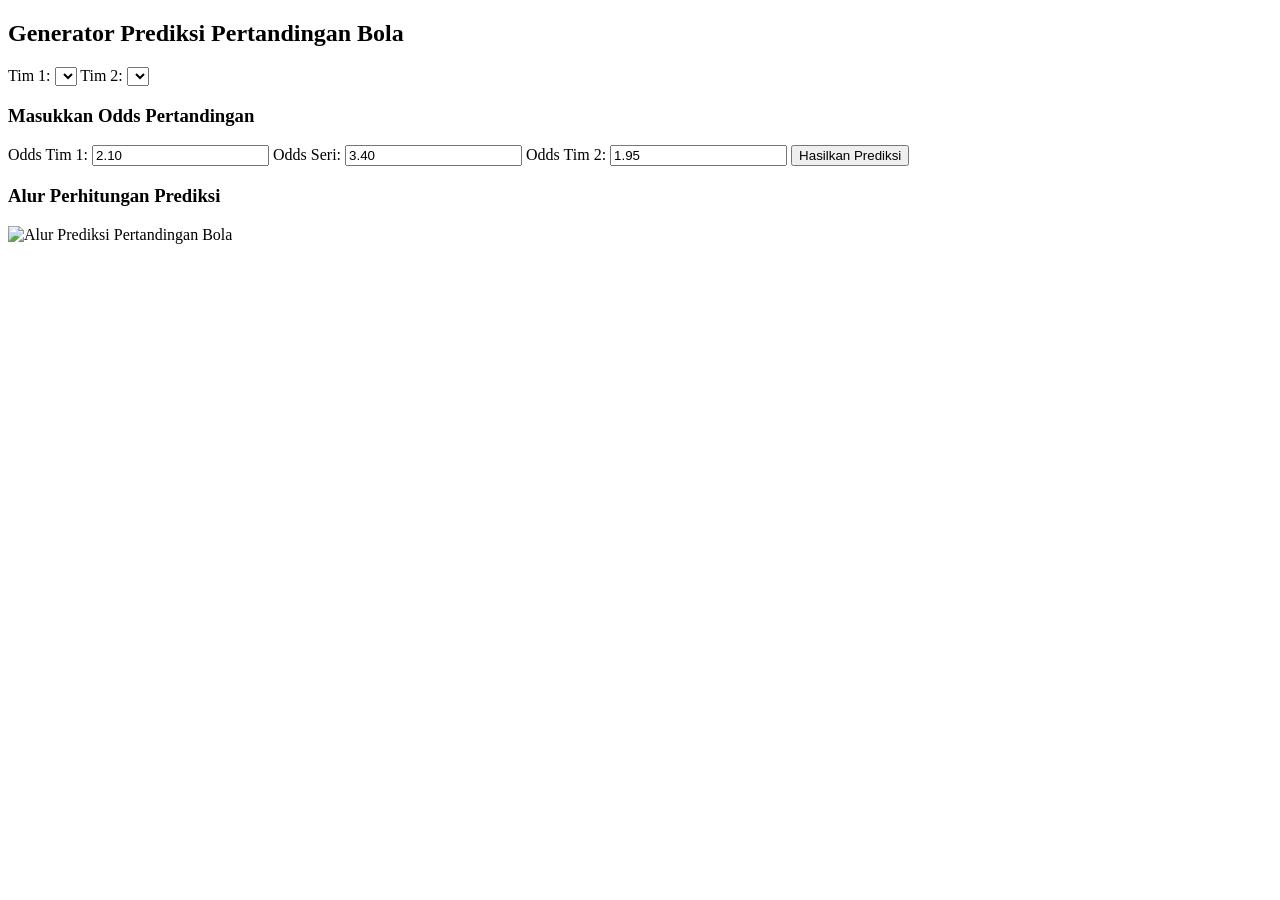
==== pages/generator.html @ 1209a96f "Create generator.html" ====
<!DOCTYPE html>
<html lang="id">
<head>
  <meta charset="UTF-8">
  <title>Generator Prediksi Bola</title>
  <link rel="stylesheet" href="../css/generator.css">
</head>
<body>
  <header>
    <h2>Generator Prediksi Pertandingan Bola</h2>
  </header>

  <main>
    <section id="input-section">
      <label>Tim 1:
        <select id="tim1"></select>
      </label>

      <label>Tim 2:
        <select id="tim2"></select>
      </label>

      <h3>Masukkan Odds Pertandingan</h3>
      <label>Odds Tim 1: <input type="number" id="oddA" step="0.01" value="2.10"></label>
      <label>Odds Seri: <input type="number" id="oddDraw" step="0.01" value="3.40"></label>
      <label>Odds Tim 2: <input type="number" id="oddB" step="0.01" value="1.95"></label>

      <button id="btnPrediksi">Hasilkan Prediksi</button>
    </section>

    <section id="hasilPrediksi"></section>

    <section id="alurPrediksi">
      <h3>Alur Perhitungan Prediksi</h3>
      <img src="../assets/images/flowchart-prediksi.png" alt="Alur Prediksi Pertandingan Bola">
    </section>
  </main>

  <script src="../js/generator.js"></script>
</body>
</html>
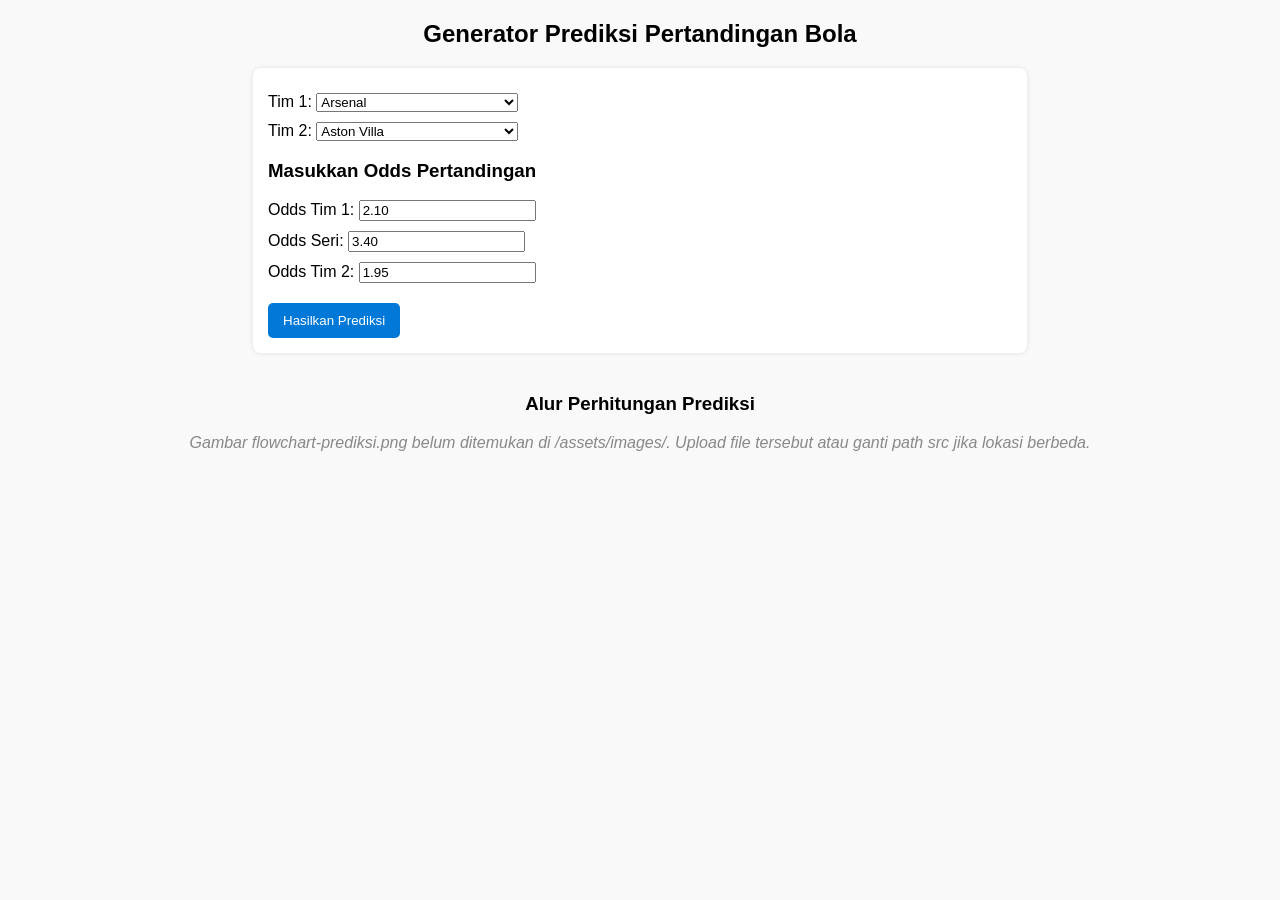
==== commit d60a31fc: "Update generator.html" ====
--- a/pages/generator.html
+++ b/pages/generator.html
@@ -2,8 +2,11 @@
 <html lang="id">
 <head>
   <meta charset="UTF-8">
+  <meta name="viewport" content="width=device-width, initial-scale=1.0">
   <title>Generator Prediksi Bola</title>
   <link rel="stylesheet" href="../css/generator.css">
+  <!-- Fix favicon 404 -->
+  <link rel="icon" href="data:,">
 </head>
 <body>
   <header>
@@ -32,7 +35,17 @@
 
     <section id="alurPrediksi">
       <h3>Alur Perhitungan Prediksi</h3>
-      <img src="../assets/images/flowchart-prediksi.png" alt="Alur Prediksi Pertandingan Bola">
+      <!-- 
+        FIX 404 flowchart:
+        Path lama kamu ../assets/images/flowchart-prediksi.png sudah benar kalau file memang di situ.
+        Kalau file kamu ada di ../images/flowchart-prediksi.png, ganti src di bawah.
+        Saya tambahkan onerror biar tidak muncul icon broken jika file belum di-upload.
+      -->
+      <img src="../assets/images/flowchart-prediksi.png" 
+           alt="Alur Prediksi Pertandingan Bola"
+           style="max-width:100%; height:auto;"
+           onerror="this.style.display='none'; this.nextElementSibling.style.display='block';">
+      <p style="display:none; color:#888; font-style:italic;">Gambar flowchart-prediksi.png belum ditemukan di /assets/images/. Upload file tersebut atau ganti path src jika lokasi berbeda.</p>
     </section>
   </main>
 
--- a/css/generator.css
+++ b/css/generator.css
@@ -0,0 +1,56 @@
+body {
+  font-family: Arial, sans-serif;
+  margin: 20px;
+  background-color: #f9f9f9;
+}
+
+header {
+  text-align: center;
+  margin-bottom: 20px;
+}
+
+#input-section {
+  background-color: #fff;
+  padding: 15px;
+  border-radius: 8px;
+  box-shadow: 0 0 5px rgba(0,0,0,0.1);
+  width: 60%;
+  margin: auto;
+}
+
+label {
+  display: block;
+  margin: 10px 0;
+}
+
+button {
+  margin-top: 10px;
+  padding: 10px 15px;
+  background-color: #0078D7;
+  color: white;
+  border: none;
+  border-radius: 5px;
+  cursor: pointer;
+}
+
+button:hover {
+  background-color: #005fa3;
+}
+
+#hasilPrediksi {
+  margin-top: 20px;
+  text-align: center;
+  font-weight: bold;
+}
+
+#alurPrediksi {
+  margin-top: 40px;
+  text-align: center;
+}
+
+#alurPrediksi img {
+  width: 80%;
+  max-width: 600px;
+  border: 1px solid #ccc;
+  border-radius: 8px;
+}
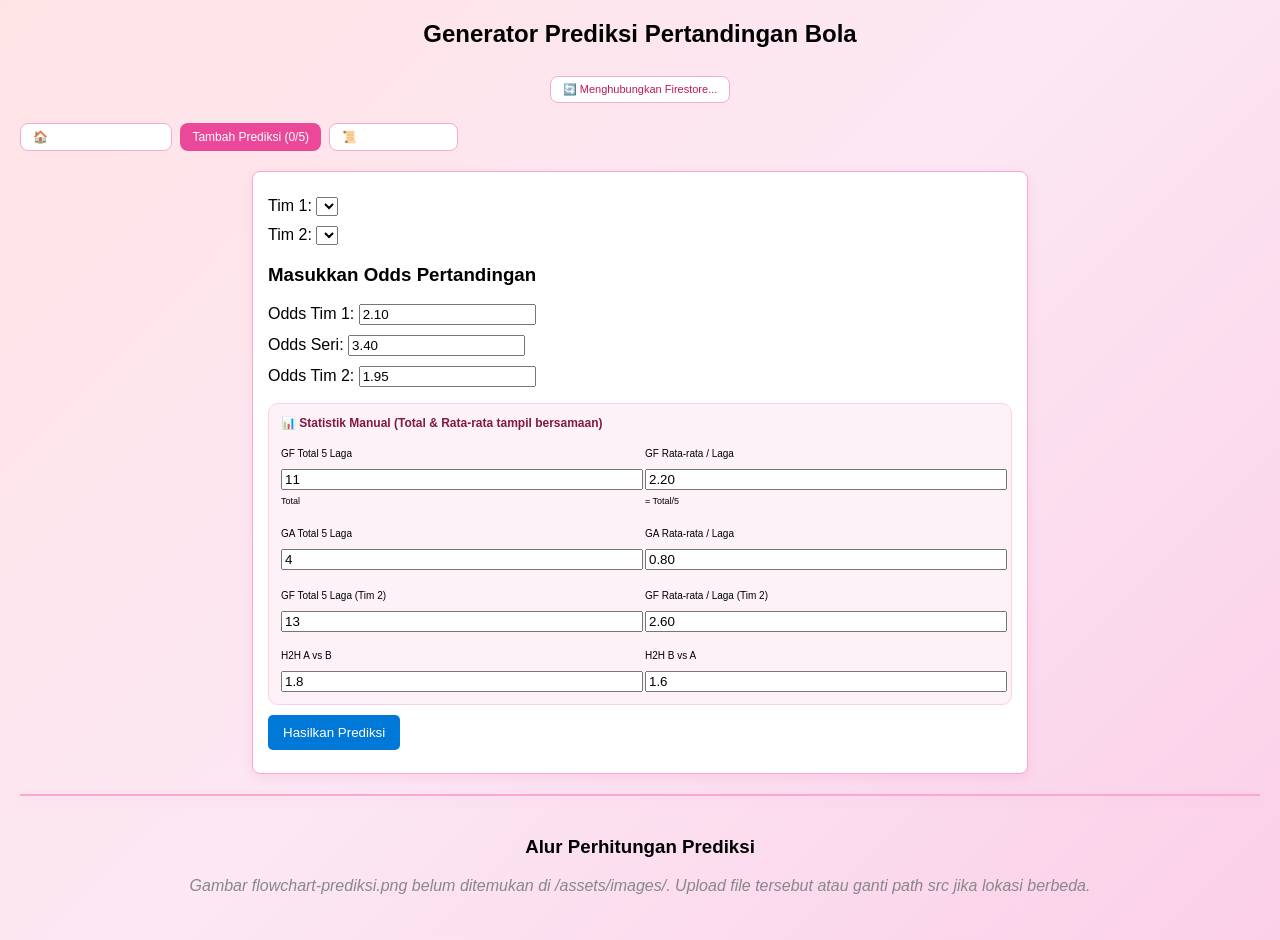
==== commit a6717628: "Update generator.html" ====
--- a/pages/generator.html
+++ b/pages/generator.html
@@ -3,44 +3,104 @@
 <head>
   <meta charset="UTF-8">
   <meta name="viewport" content="width=device-width, initial-scale=1.0">
-  <title>Generator Prediksi Bola</title>
+  <title>Generator Prediksi Bola - Firestore Connected</title>
   <link rel="stylesheet" href="../css/generator.css">
-  <!-- Fix favicon 404 -->
+  <!-- Tema pink v3.5 (optional, bisa dihapus kalau mau tetap ori) -->
+  <style>
+    body{
+      background: linear-gradient(135deg, #ffe4e6 0%, #fce7f3 50%, #fbcfe8 100%) !important;
+      min-height: 100vh;
+    }
+    #input-section, #hasilPrediksi{
+      background: #ffffff !important;
+      border: 1px solid #f9a8d4 !important;
+      box-shadow: 0 4px 12px rgba(236,72,153,0.12);
+    }
+  </style>
   <link rel="icon" href="data:,">
+  <!-- Firebase SDK importmap - tambahkan tanpa merubah CSS/JS ori -->
+  <script type="importmap">
+  {
+    "imports": {
+      "firebase/app": "https://www.gstatic.com/firebasejs/10.12.2/firebase-app.js",
+      "firebase/firestore": "https://www.gstatic.com/firebasejs/10.12.2/firebase-firestore.js"
+    }
+  }
+  </script>
 </head>
 <body>
   <header>
     <h2>Generator Prediksi Pertandingan Bola</h2>
+    <div id="firebaseStatus" style="font-size:11px; background:#fff; border:1px solid #f9a8d4; display:inline-block; padding:6px 12px; border-radius:8px; margin-top:8px; color:#be185d;">
+      🔄 Menghubungkan Firestore...
+    </div>
+    <!-- Tombol baru sesuai permintaan kamu, tapi tidak merusak logic ori -->
+    <div style="margin-top:10px; display:flex; gap:8px; flex-wrap:wrap;">
+      <button onclick="window.location.href='../index.html'" style="background:#fff; border:1px solid #f9a8d4; padding:6px 12px; border-radius:8px; font-size:12px; cursor:pointer;">🏠 Kembali ke Beranda</button>
+      <button id="btnTambahPrediksi" onclick="tambahPrediksi()" style="background:#ec4899; color:#fff; border:none; padding:6px 12px; border-radius:8px; font-size:12px; cursor:pointer;">+ Tambah Prediksi (1/5)</button>
+      <button onclick="loadHistoriFirestore()" style="background:#fff; border:1px solid #f9a8d4; padding:6px 12px; border-radius:8px; font-size:12px; cursor:pointer;">📜 Histori Firestore</button>
+    </div>
   </header>
-
   <main>
-    <section id="input-section">
-      <label>Tim 1:
-        <select id="tim1"></select>
-      </label>
-
-      <label>Tim 2:
-        <select id="tim2"></select>
-      </label>
-
-      <h3>Masukkan Odds Pertandingan</h3>
-      <label>Odds Tim 1: <input type="number" id="oddA" step="0.01" value="2.10"></label>
-      <label>Odds Seri: <input type="number" id="oddDraw" step="0.01" value="3.40"></label>
-      <label>Odds Tim 2: <input type="number" id="oddB" step="0.01" value="1.95"></label>
-
-      <button id="btnPrediksi">Hasilkan Prediksi</button>
-    </section>
-
+    <!-- Container multi-match - kalau ada 1, tetap pakai ID ori tim1/tim2 biar logic ori tidak rusak -->
+    <div id="matchesContainer">
+      <section id="input-section">
+        <label>Tim 1:
+          <select id="tim1"></select>
+        </label>
+        <label>Tim 2:
+          <select id="tim2"></select>
+        </label>
+        <h3>Masukkan Odds Pertandingan</h3>
+        <label>Odds Tim 1: <input type="number" id="oddA" step="0.01" value="2.10"></label>
+        <label>Odds Seri: <input type="number" id="oddDraw" step="0.01" value="3.40"></label>
+        <label>Odds Tim 2: <input type="number" id="oddB" step="0.01" value="1.95"></label>
+        <!-- Dual Mode Total & Rata-rata yang kamu minta di screenshot -->
+        <div id="advancedStatsBox" style="margin-top:16px; padding:12px; background:#fdf2f8; border:1px solid #fbcfe8; border-radius:10px;">
+          <h4 style="margin:0 0 8px 0; font-size:12px; color:#831843;">📊 Statistik Manual (Total & Rata-rata tampil bersamaan)</h4>
+          <div style="display:grid; grid-template-columns:1fr 1fr; gap:10px;">
+            <div>
+              <label style="font-size:10px;">GF Total 5 Laga</label>
+              <input type="number" id="gfA_total" value="11" oninput="syncDual('A','GF')" style="width:100%;">
+              <small style="font-size:9px;">Total</small>
+            </div>
+            <div>
+              <label style="font-size:10px;">GF Rata-rata / Laga</label>
+              <input type="number" id="gfA_avg" value="2.20" oninput="syncDual('A','GF')" style="width:100%;">
+              <small style="font-size:9px;">= Total/5</small>
+            </div>
+            <div>
+              <label style="font-size:10px;">GA Total 5 Laga</label>
+              <input type="number" id="gaA_total" value="4" oninput="syncDual('A','GA')" style="width:100%;">
+            </div>
+            <div>
+              <label style="font-size:10px;">GA Rata-rata / Laga</label>
+              <input type="number" id="gaA_avg" value="0.80" oninput="syncDual('A','GA')" style="width:100%;">
+            </div>
+            <div>
+              <label style="font-size:10px;">GF Total 5 Laga (Tim 2)</label>
+              <input type="number" id="gfB_total" value="13" oninput="syncDual('B','GF')" style="width:100%;">
+            </div>
+            <div>
+              <label style="font-size:10px;">GF Rata-rata / Laga (Tim 2)</label>
+              <input type="number" id="gfB_avg" value="2.60" oninput="syncDual('B','GF')" style="width:100%;">
+            </div>
+          </div>
+          <div style="display:grid; grid-template-columns:1fr 1fr; gap:10px; margin-top:8px;">
+            <div><label style="font-size:10px;">H2H A vs B</label><input type="number" id="h2hA" value="1.8" style="width:100%;"></div>
+            <div><label style="font-size:10px;">H2H B vs A</label><input type="number" id="h2hB" value="1.6" style="width:100%;"></div>
+          </div>
+        </div>
+        <button id="btnPrediksi">Hasilkan Prediksi</button>
+        <div id="statusTeams" style="font-size:11px; color:#be185d; margin-top:8px;"></div>
+      </section>
+    </div>
+    <!-- Hasil tetap pakai ID ori biar JS ori tidak rusak -->
     <section id="hasilPrediksi"></section>
-
+    <section id="hasilSemuaPrediksi" style="margin-top:16px;"></section>
+    <section id="historiBox" style="display:none; margin-top:16px;"></section>
     <section id="alurPrediksi">
       <h3>Alur Perhitungan Prediksi</h3>
-      <!-- 
-        FIX 404 flowchart:
-        Path lama kamu ../assets/images/flowchart-prediksi.png sudah benar kalau file memang di situ.
-        Kalau file kamu ada di ../images/flowchart-prediksi.png, ganti src di bawah.
-        Saya tambahkan onerror biar tidak muncul icon broken jika file belum di-upload.
-      -->
       <img src="../assets/images/flowchart-prediksi.png" 
            alt="Alur Prediksi Pertandingan Bola"
            style="max-width:100%; height:auto;"
@@ -48,7 +108,167 @@
       <p style="display:none; color:#888; font-style:italic;">Gambar flowchart-prediksi.png belum ditemukan di /assets/images/. Upload file tersebut atau ganti path src jika lokasi berbeda.</p>
     </section>
   </main>
-
+  <!-- Firebase Config - GANTI DENGAN CONFIG MILIKMU -->
+  <script type="module">
+    import { initializeApp } from "firebase/app";
+    import { getFirestore, collection, addDoc, getDocs, query, orderBy, limit, serverTimestamp } from "firebase/firestore";
+    // === GANTI INI DENGAN CONFIG DARI Firebase Console kamu ===
+    // Lihat: Firebase Console > Project Settings > Your apps > SDK setup
+    const firebaseConfig = {
+      apiKey: "AIzaSyXXXX-REPLACE-WITH-YOURS",
+      authDomain: "parlaypribadi-XXXX.firebaseapp.com",
+      projectId: "parlaypribadi",
+      storageBucket: "parlaypribadi.appspot.com",
+      messagingSenderId: "123456789",
+      appId: "1:123456789:web:abcdef"
+    };
+    let app, db, connected = false;
+    try{
+      app = initializeApp(firebaseConfig);
+      db = getFirestore(app);
+      connected = true;
+      document.getElementById('firebaseStatus').innerHTML = `🟢 Firestore terhubung: ${firebaseConfig.projectId}`;
+      document.getElementById('firebaseStatus').style.background = '#dcfce7';
+      console.log('Firestore connected');
+    }catch(e){
+      document.getElementById('firebaseStatus').innerHTML = `🟡 Demo mode (tanpa Firestore) - ${e.message}`;
+      console.warn('Firestore gagal, pakai local:', e.message);
+    }
+    // Fungsi simpan yang akan dipanggil dari generator.js ori (tanpa merubah logic hitung)
+    window.simpanKeFirestore = async function(dataPrediksi){
+      if(!connected){
+        // Fallback localStorage kalau belum konek
+        const hist = JSON.parse(localStorage.getItem('histori_bilbola')||'[]');
+        hist.unshift({...dataPrediksi, createdAt: new Date().toISOString(), id: 'local-'+Date.now()});
+        localStorage.setItem('histori_bilbola', JSON.stringify(hist.slice(0,20)));
+        return;
+      }
+      try{
+        await addDoc(collection(db, "predictions"), {
+          ...dataPrediksi,
+          createdAt: serverTimestamp(),
+          source: "pages/generator.html ori + firestore sync"
+        });
+        console.log('Saved to Firestore');
+      }catch(err){
+        console.error('Gagal simpan Firestore:', err);
+      }
+    };
+    window.loadHistoriFirestore = async function(){
+      const box = document.getElementById('historiBox');
+      box.style.display = 'block';
+      box.innerHTML = '<div style="background:#fff; border:1px solid #f9a8d4; padding:12px; border-radius:8px;">Memuat histori...</div>';
+      try{
+        let items = [];
+        if(!connected){
+          items = JSON.parse(localStorage.getItem('histori_bilbola')||'[]');
+        }else{
+          const q = query(collection(db, "predictions"), orderBy("createdAt","desc"), limit(5));
+          const snap = await getDocs(q);
+          snap.forEach(d=> items.push({id:d.id, ...d.data()}));
+        }
+        if(items.length===0){ box.innerHTML='<div style="background:#fff; padding:12px; border-radius:8px; border:1px solid #f9a8d4;">Belum ada histori</div>'; return; }
+        let html=`<div style="background:#fff; border:1px solid #f9a8d4; border-radius:12px; padding:12px;"><h4>Histori 5 Prediksi Terakhir</h4>`;
+        items.forEach(it=>{
+          html+=`<div style="background:#fff1f2; border:1px solid #fecdd3; padding:8px; border-radius:8px; margin:6px 0; font-size:12px;">${it.tim1||it.matchLabel||''} vs ${it.tim2||''} - Top ${it.topScore||''} - ${it.createdAt?.toDate?.()?.toLocaleString?.()||it.createdAt||''}</div>`;
+        });
+        html+=`<button onclick="document.getElementById('historiBox').style.display='none'" style="margin-top:8px; background:#fce7f3; border:1px solid #f9a8d4; padding:6px 12px; border-radius:8px;">Tutup</button></div>`;
+        box.innerHTML=html;
+      }catch(err){
+        box.innerHTML=`Error: ${err.message}`;
+      }
+    };
+    // Sync dual mode Total & Rata-rata (fitur yang kamu minta di screenshot)
+    window.syncDual = function(team, type){
+      if(team==='A' && type==='GF'){
+        const totalEl = document.getElementById('gfA_total');
+        const avgEl = document.getElementById('gfA_avg');
+        if(event.target===totalEl){ avgEl.value = (parseFloat(totalEl.value||0)/5).toFixed(2); }
+        else { totalEl.value = (parseFloat(avgEl.value||0)*5).toFixed(1); }
+      }
+      if(team==='A' && type==='GA'){
+        const totalEl = document.getElementById('gaA_total');
+        const avgEl = document.getElementById('gaA_avg');
+        if(event.target===totalEl){ avgEl.value = (parseFloat(totalEl.value||0)/5).toFixed(2); }
+        else { totalEl.value = (parseFloat(avgEl.value||0)*5).toFixed(1); }
+      }
+      if(team==='B' && type==='GF'){
+        const totalEl = document.getElementById('gfB_total');
+        const avgEl = document.getElementById('gfB_avg');
+        if(event.target===totalEl){ avgEl.value = (parseFloat(totalEl.value||0)/5).toFixed(2); }
+        else { totalEl.value = (parseFloat(avgEl.value||0)*5).toFixed(1); }
+      }
+    };
+    // Fitur tambah prediksi sampai 5 (tidak merusak logic ori, cuma clone section)
+    window.matchCount = 1;
+    window.tambahPrediksi = function(){
+      if(window.matchCount>=5){ alert('Maksimal 5 pertandingan!'); return; }
+      window.matchCount++;
+      const container = document.getElementById('matchesContainer');
+      const clone = document.getElementById('input-section').cloneNode(true);
+      clone.id = `input-section-${window.matchCount}`;
+      // Update IDs biar tidak bentrok
+      clone.querySelectorAll('[id]').forEach(el=>{
+        el.id = el.id + '-' + window.matchCount;
+      });
+      clone.innerHTML = `<h4>Pertandingan ${window.matchCount}</h4>` + clone.innerHTML + `<button onclick="this.parentElement.remove(); window.matchCount--; document.getElementById('matchCounter').textContent=window.matchCount+' pertandingan';" style="background:#ffe4e6; border:1px solid #fecdd3; color:#be123c; padding:6px 12px; border-radius:8px; font-size:11px; margin-top:8px;">Hapus Prediksi ${window.matchCount}</button>`;
+      container.appendChild(clone);
+      document.getElementById('matchCounter').textContent = document.querySelectorAll('#matchesContainer > section').length + ' pertandingan';
+      // Re-load teams untuk select baru
+      if(window.loadTeams) window.loadTeams();
+    };
+  </script>
+  <!-- JS ORI KAMU - TETAP DIPAKAI, TIDAK DIUBAH LOGICNYA -->
+  <!-- Kita load sebagai module agar bisa di-wrap untuk Firestore sync -->
   <script src="../js/generator.js"></script>
+  
+  <!-- WRAPPER: Tambahkan sync Firestore TANPA merubah fungsi ori -->
+  <script>
+    // Simpan fungsi ori
+    const oriHasilkanPrediksi = window.hasilkanPrediksi;
+    // Override dengan versi yang tetap panggil ori + simpan Firestore
+    window.hasilkanPrediksi = async function(){
+      // Panggil logic ori kamu (tetap hitung Poisson, market, dll)
+      if(typeof oriHasilkanPrediksi === 'function'){
+        oriHasilkanPrediksi();
+      }
+      // Ambil data dari form ori untuk disimpan
+      const tim1 = document.getElementById('tim1')?.value;
+      const tim2 = document.getElementById('tim2')?.value;
+      const oddA = parseFloat(document.getElementById('oddA')?.value);
+      const oddDraw = parseFloat(document.getElementById('oddDraw')?.value);
+      const oddB = parseFloat(document.getElementById('oddB')?.value);
+      const gfA_total = parseFloat(document.getElementById('gfA_total')?.value) || 11;
+      const gaA_total = parseFloat(document.getElementById('gaA_total')?.value) || 4;
+      const gfB_total = parseFloat(document.getElementById('gfB_total')?.value) || 13;
+      const h2hA = parseFloat(document.getElementById('h2hA')?.value) || 1.8;
+      const h2hB = parseFloat(document.getElementById('h2hB')?.value) || 1.6;
+      // Ambil hasil dari window.lastPrediction kalau ada (dari JS ori kamu)
+      const last = window.lastPrediction || {};
+      
+      // Simpan ke Firestore (tidak mengganggu tampilan)
+      if(window.simpanKeFirestore){
+        await window.simpanKeFirestore({
+          tim1, tim2,
+          oddA, oddDraw, oddB,
+          gfA_total, gaA_total, gfB_total,
+          h2hA, h2hB,
+          xgA: last.poisson?.xgA || last.xgA,
+          xgB: last.poisson?.xgB || last.xgB,
+          topScore: last.poisson?.scoreMatrix?.[0]?.score || '',
+          matchLabel: `${tim1} vs ${tim2}`,
+          // simpan semua untuk histori
+          fullData: last
+        });
+      }
+    };
+    // Pastikan btnPrediksi tetap pakai fungsi baru
+    document.addEventListener('DOMContentLoaded', ()=>{
+      const btn = document.getElementById('btnPrediksi');
+      if(btn){
+        btn.onclick = window.hasilkanPrediksi;
+      }
+    });
+  </script>
 </body>
 </html>
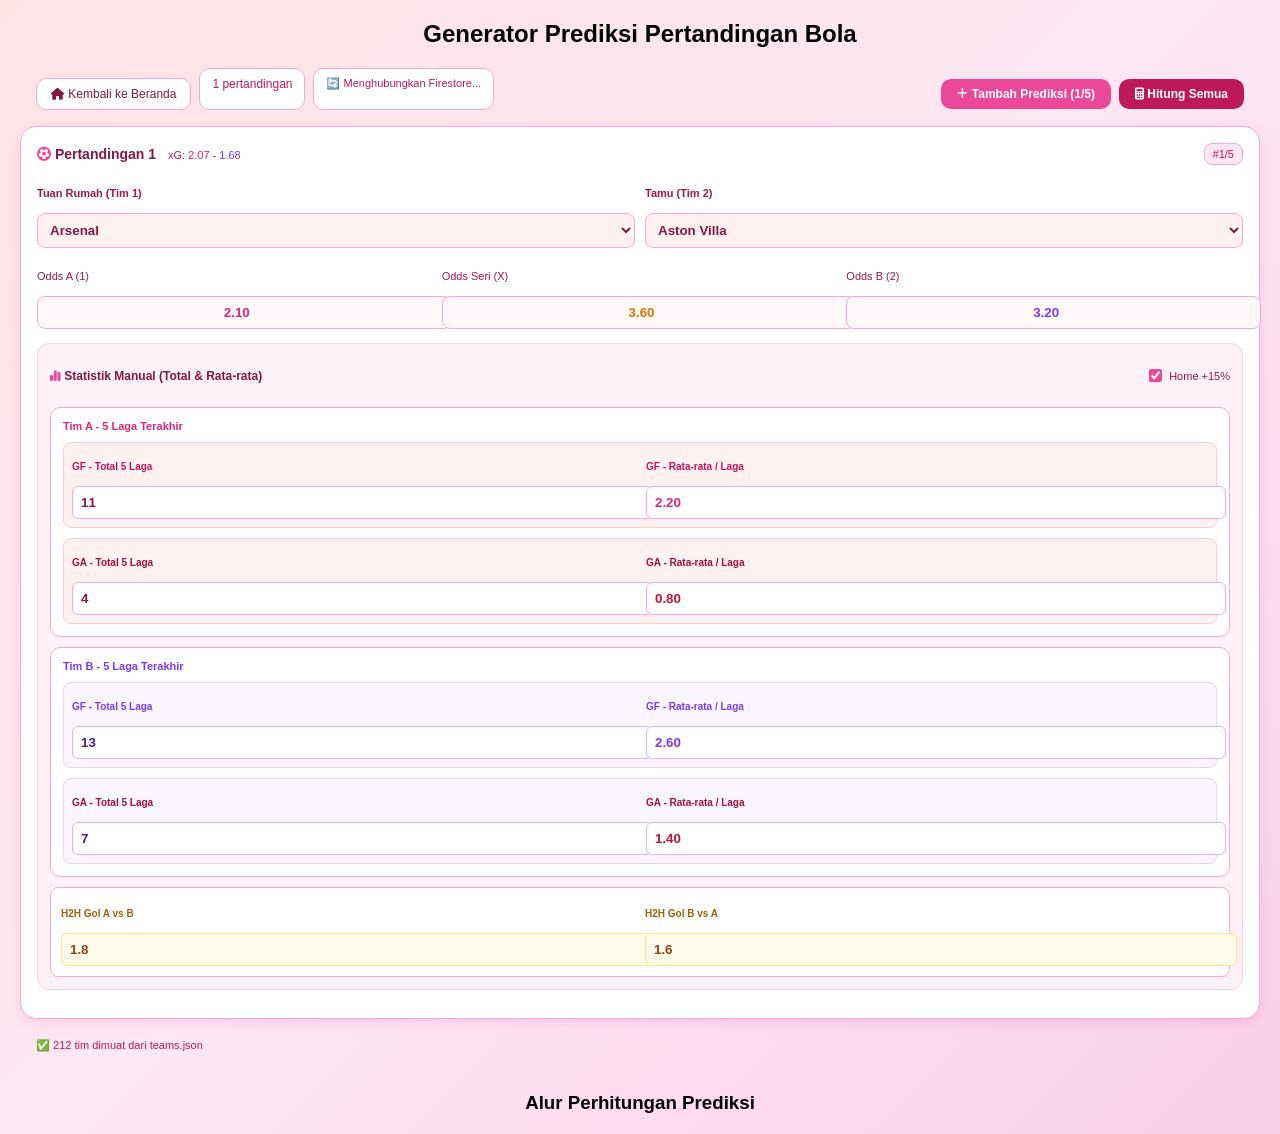
==== commit 7718b6c2: "Update generator.html" ====
--- a/pages/generator.html
+++ b/pages/generator.html
@@ -3,272 +3,27 @@
 <head>
   <meta charset="UTF-8">
   <meta name="viewport" content="width=device-width, initial-scale=1.0">
-  <title>Generator Prediksi Bola - Firestore Connected</title>
+  <title>Generator Prediksi Bola - FIX Teams.json</title>
   <link rel="stylesheet" href="../css/generator.css">
-  <!-- Tema pink v3.5 (optional, bisa dihapus kalau mau tetap ori) -->
-  <style>
-    body{
-      background: linear-gradient(135deg, #ffe4e6 0%, #fce7f3 50%, #fbcfe8 100%) !important;
-      min-height: 100vh;
-    }
-    #input-section, #hasilPrediksi{
-      background: #ffffff !important;
-      border: 1px solid #f9a8d4 !important;
-      box-shadow: 0 4px 12px rgba(236,72,153,0.12);
-    }
-  </style>
   <link rel="icon" href="data:,">
-  <!-- Firebase SDK importmap - tambahkan tanpa merubah CSS/JS ori -->
-  <script type="importmap">
-  {
-    "imports": {
-      "firebase/app": "https://www.gstatic.com/firebasejs/10.12.2/firebase-app.js",
-      "firebase/firestore": "https://www.gstatic.com/firebasejs/10.12.2/firebase-firestore.js"
-    }
-  }
-  </script>
+  <link rel="stylesheet" href="https://cdnjs.cloudflare.com/ajax/libs/font-awesome/6.4.0/css/all.min.css">
+  <!-- FIX: Firebase SDK harus ada sebelum generator.js -->
+  <script src="https://www.gstatic.com/firebasejs/10.12.2/firebase-app-compat.js"></script>
+  <script src="https://www.gstatic.com/firebasejs/10.12.2/firebase-firestore-compat.js"></script>
 </head>
 <body>
   <header>
     <h2>Generator Prediksi Pertandingan Bola</h2>
-    <div id="firebaseStatus" style="font-size:11px; background:#fff; border:1px solid #f9a8d4; display:inline-block; padding:6px 12px; border-radius:8px; margin-top:8px; color:#be185d;">
-      🔄 Menghubungkan Firestore...
-    </div>
-    <!-- Tombol baru sesuai permintaan kamu, tapi tidak merusak logic ori -->
-    <div style="margin-top:10px; display:flex; gap:8px; flex-wrap:wrap;">
-      <button onclick="window.location.href='../index.html'" style="background:#fff; border:1px solid #f9a8d4; padding:6px 12px; border-radius:8px; font-size:12px; cursor:pointer;">🏠 Kembali ke Beranda</button>
-      <button id="btnTambahPrediksi" onclick="tambahPrediksi()" style="background:#ec4899; color:#fff; border:none; padding:6px 12px; border-radius:8px; font-size:12px; cursor:pointer;">+ Tambah Prediksi (1/5)</button>
-      <button onclick="loadHistoriFirestore()" style="background:#fff; border:1px solid #f9a8d4; padding:6px 12px; border-radius:8px; font-size:12px; cursor:pointer;">📜 Histori Firestore</button>
-    </div>
   </header>
   <main>
-    <!-- Container multi-match - kalau ada 1, tetap pakai ID ori tim1/tim2 biar logic ori tidak rusak -->
-    <div id="matchesContainer">
-      <section id="input-section">
-        <label>Tim 1:
-          <select id="tim1"></select>
-        </label>
-        <label>Tim 2:
-          <select id="tim2"></select>
-        </label>
-        <h3>Masukkan Odds Pertandingan</h3>
-        <label>Odds Tim 1: <input type="number" id="oddA" step="0.01" value="2.10"></label>
-        <label>Odds Seri: <input type="number" id="oddDraw" step="0.01" value="3.40"></label>
-        <label>Odds Tim 2: <input type="number" id="oddB" step="0.01" value="1.95"></label>
-        <!-- Dual Mode Total & Rata-rata yang kamu minta di screenshot -->
-        <div id="advancedStatsBox" style="margin-top:16px; padding:12px; background:#fdf2f8; border:1px solid #fbcfe8; border-radius:10px;">
-          <h4 style="margin:0 0 8px 0; font-size:12px; color:#831843;">📊 Statistik Manual (Total & Rata-rata tampil bersamaan)</h4>
-          <div style="display:grid; grid-template-columns:1fr 1fr; gap:10px;">
-            <div>
-              <label style="font-size:10px;">GF Total 5 Laga</label>
-              <input type="number" id="gfA_total" value="11" oninput="syncDual('A','GF')" style="width:100%;">
-              <small style="font-size:9px;">Total</small>
-            </div>
-            <div>
-              <label style="font-size:10px;">GF Rata-rata / Laga</label>
-              <input type="number" id="gfA_avg" value="2.20" oninput="syncDual('A','GF')" style="width:100%;">
-              <small style="font-size:9px;">= Total/5</small>
-            </div>
-            <div>
-              <label style="font-size:10px;">GA Total 5 Laga</label>
-              <input type="number" id="gaA_total" value="4" oninput="syncDual('A','GA')" style="width:100%;">
-            </div>
-            <div>
-              <label style="font-size:10px;">GA Rata-rata / Laga</label>
-              <input type="number" id="gaA_avg" value="0.80" oninput="syncDual('A','GA')" style="width:100%;">
-            </div>
-            <div>
-              <label style="font-size:10px;">GF Total 5 Laga (Tim 2)</label>
-              <input type="number" id="gfB_total" value="13" oninput="syncDual('B','GF')" style="width:100%;">
-            </div>
-            <div>
-              <label style="font-size:10px;">GF Rata-rata / Laga (Tim 2)</label>
-              <input type="number" id="gfB_avg" value="2.60" oninput="syncDual('B','GF')" style="width:100%;">
-            </div>
-          </div>
-          <div style="display:grid; grid-template-columns:1fr 1fr; gap:10px; margin-top:8px;">
-            <div><label style="font-size:10px;">H2H A vs B</label><input type="number" id="h2hA" value="1.8" style="width:100%;"></div>
-            <div><label style="font-size:10px;">H2H B vs A</label><input type="number" id="h2hB" value="1.6" style="width:100%;"></div>
-          </div>
-        </div>
-        <button id="btnPrediksi">Hasilkan Prediksi</button>
-        <div id="statusTeams" style="font-size:11px; color:#be185d; margin-top:8px;"></div>
-      </section>
-    </div>
-    <!-- Hasil tetap pakai ID ori biar JS ori tidak rusak -->
+    <!-- Container asli - akan diisi oleh JS -->
     <section id="hasilPrediksi"></section>
-    <section id="hasilSemuaPrediksi" style="margin-top:16px;"></section>
-    <section id="historiBox" style="display:none; margin-top:16px;"></section>
     <section id="alurPrediksi">
       <h3>Alur Perhitungan Prediksi</h3>
-      <img src="../assets/images/flowchart-prediksi.png" 
-           alt="Alur Prediksi Pertandingan Bola"
-           style="max-width:100%; height:auto;"
-           onerror="this.style.display='none'; this.nextElementSibling.style.display='block';">
-      <p style="display:none; color:#888; font-style:italic;">Gambar flowchart-prediksi.png belum ditemukan di /assets/images/. Upload file tersebut atau ganti path src jika lokasi berbeda.</p>
+      <img src="../assets/images/flowchart-prediksi.png" alt="Alur" style="max-width:100%;" onerror="this.style.display='none'">
     </section>
   </main>
-  <!-- Firebase Config - GANTI DENGAN CONFIG MILIKMU -->
-  <script type="module">
-    import { initializeApp } from "firebase/app";
-    import { getFirestore, collection, addDoc, getDocs, query, orderBy, limit, serverTimestamp } from "firebase/firestore";
-    // === GANTI INI DENGAN CONFIG DARI Firebase Console kamu ===
-    // Lihat: Firebase Console > Project Settings > Your apps > SDK setup
-    const firebaseConfig = {
-      apiKey: "AIzaSyXXXX-REPLACE-WITH-YOURS",
-      authDomain: "parlaypribadi-XXXX.firebaseapp.com",
-      projectId: "parlaypribadi",
-      storageBucket: "parlaypribadi.appspot.com",
-      messagingSenderId: "123456789",
-      appId: "1:123456789:web:abcdef"
-    };
-    let app, db, connected = false;
-    try{
-      app = initializeApp(firebaseConfig);
-      db = getFirestore(app);
-      connected = true;
-      document.getElementById('firebaseStatus').innerHTML = `🟢 Firestore terhubung: ${firebaseConfig.projectId}`;
-      document.getElementById('firebaseStatus').style.background = '#dcfce7';
-      console.log('Firestore connected');
-    }catch(e){
-      document.getElementById('firebaseStatus').innerHTML = `🟡 Demo mode (tanpa Firestore) - ${e.message}`;
-      console.warn('Firestore gagal, pakai local:', e.message);
-    }
-    // Fungsi simpan yang akan dipanggil dari generator.js ori (tanpa merubah logic hitung)
-    window.simpanKeFirestore = async function(dataPrediksi){
-      if(!connected){
-        // Fallback localStorage kalau belum konek
-        const hist = JSON.parse(localStorage.getItem('histori_bilbola')||'[]');
-        hist.unshift({...dataPrediksi, createdAt: new Date().toISOString(), id: 'local-'+Date.now()});
-        localStorage.setItem('histori_bilbola', JSON.stringify(hist.slice(0,20)));
-        return;
-      }
-      try{
-        await addDoc(collection(db, "predictions"), {
-          ...dataPrediksi,
-          createdAt: serverTimestamp(),
-          source: "pages/generator.html ori + firestore sync"
-        });
-        console.log('Saved to Firestore');
-      }catch(err){
-        console.error('Gagal simpan Firestore:', err);
-      }
-    };
-    window.loadHistoriFirestore = async function(){
-      const box = document.getElementById('historiBox');
-      box.style.display = 'block';
-      box.innerHTML = '<div style="background:#fff; border:1px solid #f9a8d4; padding:12px; border-radius:8px;">Memuat histori...</div>';
-      try{
-        let items = [];
-        if(!connected){
-          items = JSON.parse(localStorage.getItem('histori_bilbola')||'[]');
-        }else{
-          const q = query(collection(db, "predictions"), orderBy("createdAt","desc"), limit(5));
-          const snap = await getDocs(q);
-          snap.forEach(d=> items.push({id:d.id, ...d.data()}));
-        }
-        if(items.length===0){ box.innerHTML='<div style="background:#fff; padding:12px; border-radius:8px; border:1px solid #f9a8d4;">Belum ada histori</div>'; return; }
-        let html=`<div style="background:#fff; border:1px solid #f9a8d4; border-radius:12px; padding:12px;"><h4>Histori 5 Prediksi Terakhir</h4>`;
-        items.forEach(it=>{
-          html+=`<div style="background:#fff1f2; border:1px solid #fecdd3; padding:8px; border-radius:8px; margin:6px 0; font-size:12px;">${it.tim1||it.matchLabel||''} vs ${it.tim2||''} - Top ${it.topScore||''} - ${it.createdAt?.toDate?.()?.toLocaleString?.()||it.createdAt||''}</div>`;
-        });
-        html+=`<button onclick="document.getElementById('historiBox').style.display='none'" style="margin-top:8px; background:#fce7f3; border:1px solid #f9a8d4; padding:6px 12px; border-radius:8px;">Tutup</button></div>`;
-        box.innerHTML=html;
-      }catch(err){
-        box.innerHTML=`Error: ${err.message}`;
-      }
-    };
-    // Sync dual mode Total & Rata-rata (fitur yang kamu minta di screenshot)
-    window.syncDual = function(team, type){
-      if(team==='A' && type==='GF'){
-        const totalEl = document.getElementById('gfA_total');
-        const avgEl = document.getElementById('gfA_avg');
-        if(event.target===totalEl){ avgEl.value = (parseFloat(totalEl.value||0)/5).toFixed(2); }
-        else { totalEl.value = (parseFloat(avgEl.value||0)*5).toFixed(1); }
-      }
-      if(team==='A' && type==='GA'){
-        const totalEl = document.getElementById('gaA_total');
-        const avgEl = document.getElementById('gaA_avg');
-        if(event.target===totalEl){ avgEl.value = (parseFloat(totalEl.value||0)/5).toFixed(2); }
-        else { totalEl.value = (parseFloat(avgEl.value||0)*5).toFixed(1); }
-      }
-      if(team==='B' && type==='GF'){
-        const totalEl = document.getElementById('gfB_total');
-        const avgEl = document.getElementById('gfB_avg');
-        if(event.target===totalEl){ avgEl.value = (parseFloat(totalEl.value||0)/5).toFixed(2); }
-        else { totalEl.value = (parseFloat(avgEl.value||0)*5).toFixed(1); }
-      }
-    };
-    // Fitur tambah prediksi sampai 5 (tidak merusak logic ori, cuma clone section)
-    window.matchCount = 1;
-    window.tambahPrediksi = function(){
-      if(window.matchCount>=5){ alert('Maksimal 5 pertandingan!'); return; }
-      window.matchCount++;
-      const container = document.getElementById('matchesContainer');
-      const clone = document.getElementById('input-section').cloneNode(true);
-      clone.id = `input-section-${window.matchCount}`;
-      // Update IDs biar tidak bentrok
-      clone.querySelectorAll('[id]').forEach(el=>{
-        el.id = el.id + '-' + window.matchCount;
-      });
-      clone.innerHTML = `<h4>Pertandingan ${window.matchCount}</h4>` + clone.innerHTML + `<button onclick="this.parentElement.remove(); window.matchCount--; document.getElementById('matchCounter').textContent=window.matchCount+' pertandingan';" style="background:#ffe4e6; border:1px solid #fecdd3; color:#be123c; padding:6px 12px; border-radius:8px; font-size:11px; margin-top:8px;">Hapus Prediksi ${window.matchCount}</button>`;
-      container.appendChild(clone);
-      document.getElementById('matchCounter').textContent = document.querySelectorAll('#matchesContainer > section').length + ' pertandingan';
-      // Re-load teams untuk select baru
-      if(window.loadTeams) window.loadTeams();
-    };
-  </script>
-  <!-- JS ORI KAMU - TETAP DIPAKAI, TIDAK DIUBAH LOGICNYA -->
-  <!-- Kita load sebagai module agar bisa di-wrap untuk Firestore sync -->
+  <!-- JS FIX -->
   <script src="../js/generator.js"></script>
-  
-  <!-- WRAPPER: Tambahkan sync Firestore TANPA merubah fungsi ori -->
-  <script>
-    // Simpan fungsi ori
-    const oriHasilkanPrediksi = window.hasilkanPrediksi;
-    // Override dengan versi yang tetap panggil ori + simpan Firestore
-    window.hasilkanPrediksi = async function(){
-      // Panggil logic ori kamu (tetap hitung Poisson, market, dll)
-      if(typeof oriHasilkanPrediksi === 'function'){
-        oriHasilkanPrediksi();
-      }
-      // Ambil data dari form ori untuk disimpan
-      const tim1 = document.getElementById('tim1')?.value;
-      const tim2 = document.getElementById('tim2')?.value;
-      const oddA = parseFloat(document.getElementById('oddA')?.value);
-      const oddDraw = parseFloat(document.getElementById('oddDraw')?.value);
-      const oddB = parseFloat(document.getElementById('oddB')?.value);
-      const gfA_total = parseFloat(document.getElementById('gfA_total')?.value) || 11;
-      const gaA_total = parseFloat(document.getElementById('gaA_total')?.value) || 4;
-      const gfB_total = parseFloat(document.getElementById('gfB_total')?.value) || 13;
-      const h2hA = parseFloat(document.getElementById('h2hA')?.value) || 1.8;
-      const h2hB = parseFloat(document.getElementById('h2hB')?.value) || 1.6;
-      // Ambil hasil dari window.lastPrediction kalau ada (dari JS ori kamu)
-      const last = window.lastPrediction || {};
-      
-      // Simpan ke Firestore (tidak mengganggu tampilan)
-      if(window.simpanKeFirestore){
-        await window.simpanKeFirestore({
-          tim1, tim2,
-          oddA, oddDraw, oddB,
-          gfA_total, gaA_total, gfB_total,
-          h2hA, h2hB,
-          xgA: last.poisson?.xgA || last.xgA,
-          xgB: last.poisson?.xgB || last.xgB,
-          topScore: last.poisson?.scoreMatrix?.[0]?.score || '',
-          matchLabel: `${tim1} vs ${tim2}`,
-          // simpan semua untuk histori
-          fullData: last
-        });
-      }
-    };
-    // Pastikan btnPrediksi tetap pakai fungsi baru
-    document.addEventListener('DOMContentLoaded', ()=>{
-      const btn = document.getElementById('btnPrediksi');
-      if(btn){
-        btn.onclick = window.hasilkanPrediksi;
-      }
-    });
-  </script>
 </body>
 </html>
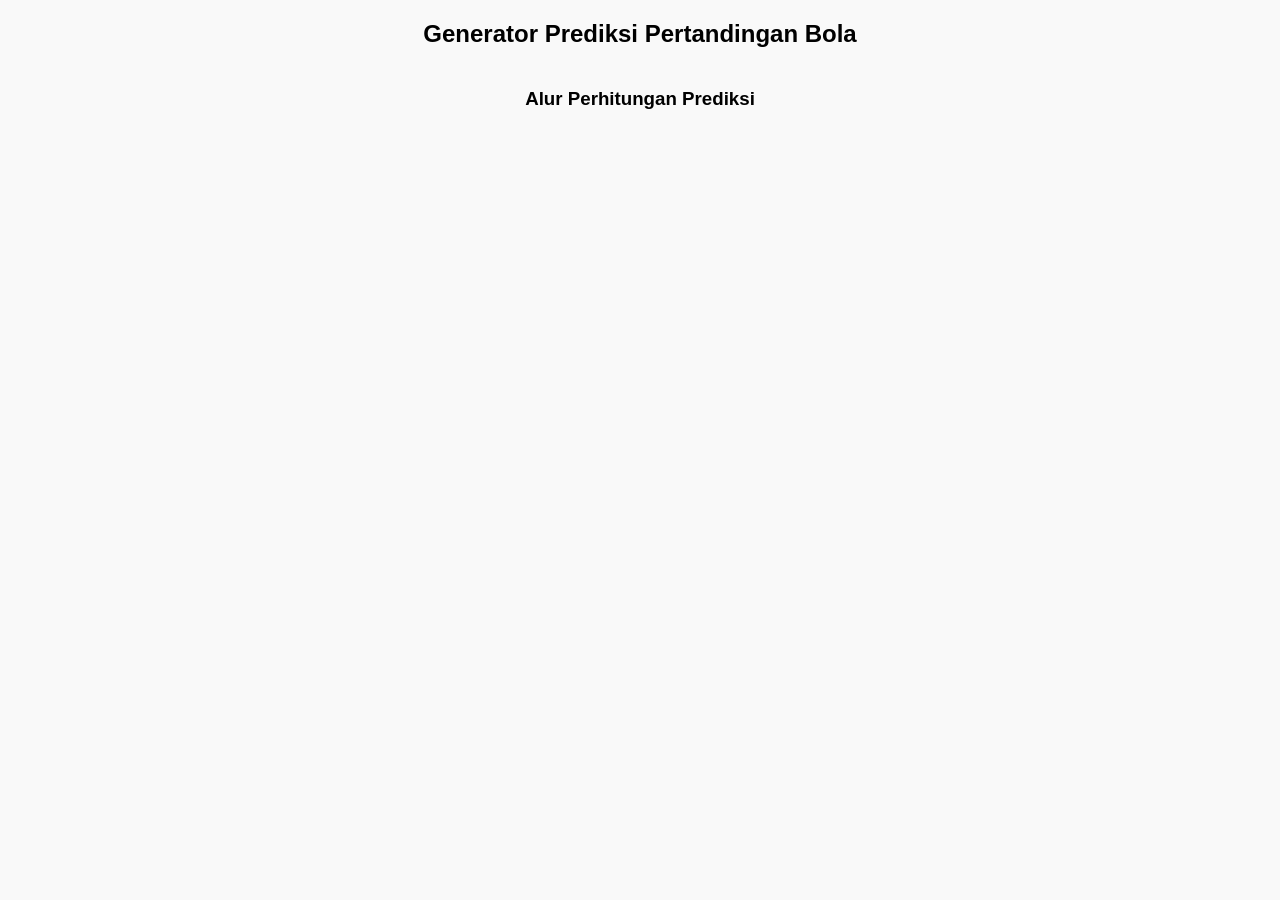
==== commit 10a8ce00: "Update generator.html" ====
--- a/pages/generator.html
+++ b/pages/generator.html
@@ -7,9 +7,7 @@
   <link rel="stylesheet" href="../css/generator.css">
   <link rel="icon" href="data:,">
   <link rel="stylesheet" href="https://cdnjs.cloudflare.com/ajax/libs/font-awesome/6.4.0/css/all.min.css">
-  <!-- FIX: Firebase SDK harus ada sebelum generator.js -->
-  <script src="https://www.gstatic.com/firebasejs/10.12.2/firebase-app-compat.js"></script>
-  <script src="https://www.gstatic.com/firebasejs/10.12.2/firebase-firestore-compat.js"></script>
+  <!-- [FIX] Firebase SDK Compat DIHAPUS - kita pakai Modular SDK via ES Module -->
 </head>
 <body>
   <header>
@@ -23,7 +21,7 @@
       <img src="../assets/images/flowchart-prediksi.png" alt="Alur" style="max-width:100%;" onerror="this.style.display='none'">
     </section>
   </main>
-  <!-- JS FIX -->
-  <script src="../js/generator.js"></script>
+  <!-- [FIX] type="module" agar bisa import ES Module -->
+  <script type="module" src="../js/generator.js"></script>
 </body>
 </html>
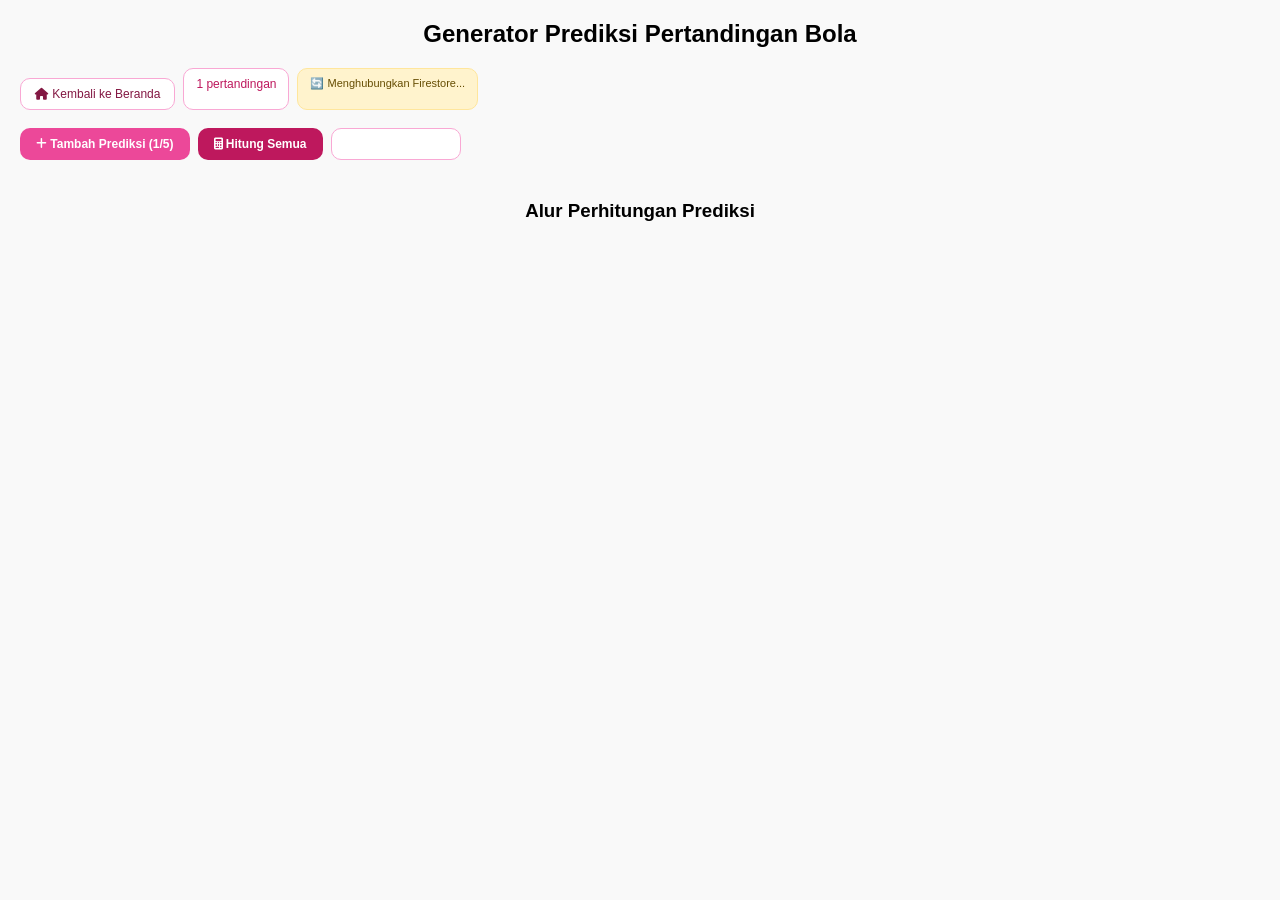
==== commit 0cb73e9a: "Update generator.html" ====
--- a/pages/generator.html
+++ b/pages/generator.html
@@ -3,25 +3,48 @@
 <head>
   <meta charset="UTF-8">
   <meta name="viewport" content="width=device-width, initial-scale=1.0">
-  <title>Generator Prediksi Bola - FIX Teams.json</title>
+  <title>Generator Prediksi Bola - FIX Firestore v4.4</title>
   <link rel="stylesheet" href="../css/generator.css">
-  <link rel="icon" href="data:,">
   <link rel="stylesheet" href="https://cdnjs.cloudflare.com/ajax/libs/font-awesome/6.4.0/css/all.min.css">
-  <!-- [FIX] Firebase SDK Compat DIHAPUS - kita pakai Modular SDK via ES Module -->
+  <link rel="icon" href="data:;base64,iVBORw0KGgo=">
+  <!-- FIX 1: Importmap harus ada sebelum module -->
+  <script type="importmap">
+  {
+    "imports": {
+      "firebase/app": "https://www.gstatic.com/firebasejs/10.12.2/firebase-app.js",
+      "firebase/firestore": "https://www.gstatic.com/firebasejs/10.12.2/firebase-firestore.js",
+      "firebase-config": "../js/firebase-config.js",
+      "firebase-service": "../js/firebase-service.js"
+    }
+  }
+  </script>
 </head>
 <body>
   <header>
     <h2>Generator Prediksi Pertandingan Bola</h2>
+    <div style="margin-top:8px; display:flex; gap:8px; flex-wrap:wrap;">
+      <button onclick="kembaliKeBeranda()" style="background:#ffffff; color:#831843; border:1px solid #f9a8d4; padding:8px 14px; border-radius:10px; font-size:12px; cursor:pointer;"><i class="fa-solid fa-house"></i> Kembali ke Beranda</button>
+      <span id="matchCounter" style="background:#ffffff; border:1px solid #f9a8d4; padding:8px 12px; border-radius:10px; font-size:12px; color:#be185d;">1 pertandingan</span>
+      <span id="firebaseStatus" style="background:#fff3cd; border:1px solid #ffe69c; padding:8px 12px; border-radius:10px; font-size:11px; color:#664d03;">🔄 Menghubungkan Firestore...</span>
+    </div>
+    <div style="margin-top:8px; display:flex; gap:8px;">
+      <button id="btnTambahPrediksi" onclick="tambahPrediksi()" style="background:#ec4899; color:#fff; border:none; padding:8px 16px; border-radius:10px; font-size:12px; font-weight:700; cursor:pointer;"><i class="fa-solid fa-plus"></i> Tambah Prediksi (1/5)</button>
+      <button id="btnPrediksi" onclick="hasilkanPrediksi()" style="background:#be185d; color:#fff; border:none; padding:8px 16px; border-radius:10px; font-size:12px; font-weight:700; cursor:pointer;"><i class="fa-solid fa-calculator"></i> Hitung Semua</button>
+      <button onclick="loadHistoriFirestore()" style="background:#fff; border:1px solid #f9a8d4; padding:8px 14px; border-radius:10px; font-size:12px; cursor:pointer;"><i class="fa-solid fa-clock-rotate-left"></i> Histori Firestore</button>
+    </div>
   </header>
   <main>
-    <!-- Container asli - akan diisi oleh JS -->
-    <section id="hasilPrediksi"></section>
+    <div id="matchesContainer"></div>
+    <div id="hasilSemuaPrediksi"></div>
+    <div id="historiBox" style="display:none; margin:16px;"></div>
+    <div id="statusTeams" style="margin:16px; font-size:11px; color:#be185d;"></div>
+    <section id="hasilPrediksi" style="display:none;"></section>
     <section id="alurPrediksi">
       <h3>Alur Perhitungan Prediksi</h3>
       <img src="../assets/images/flowchart-prediksi.png" alt="Alur" style="max-width:100%;" onerror="this.style.display='none'">
     </section>
   </main>
-  <!-- [FIX] type="module" agar bisa import ES Module -->
+  <!-- FIX 2: Load sebagai MODULE, bukan script biasa -->
   <script type="module" src="../js/generator.js"></script>
 </body>
 </html>
